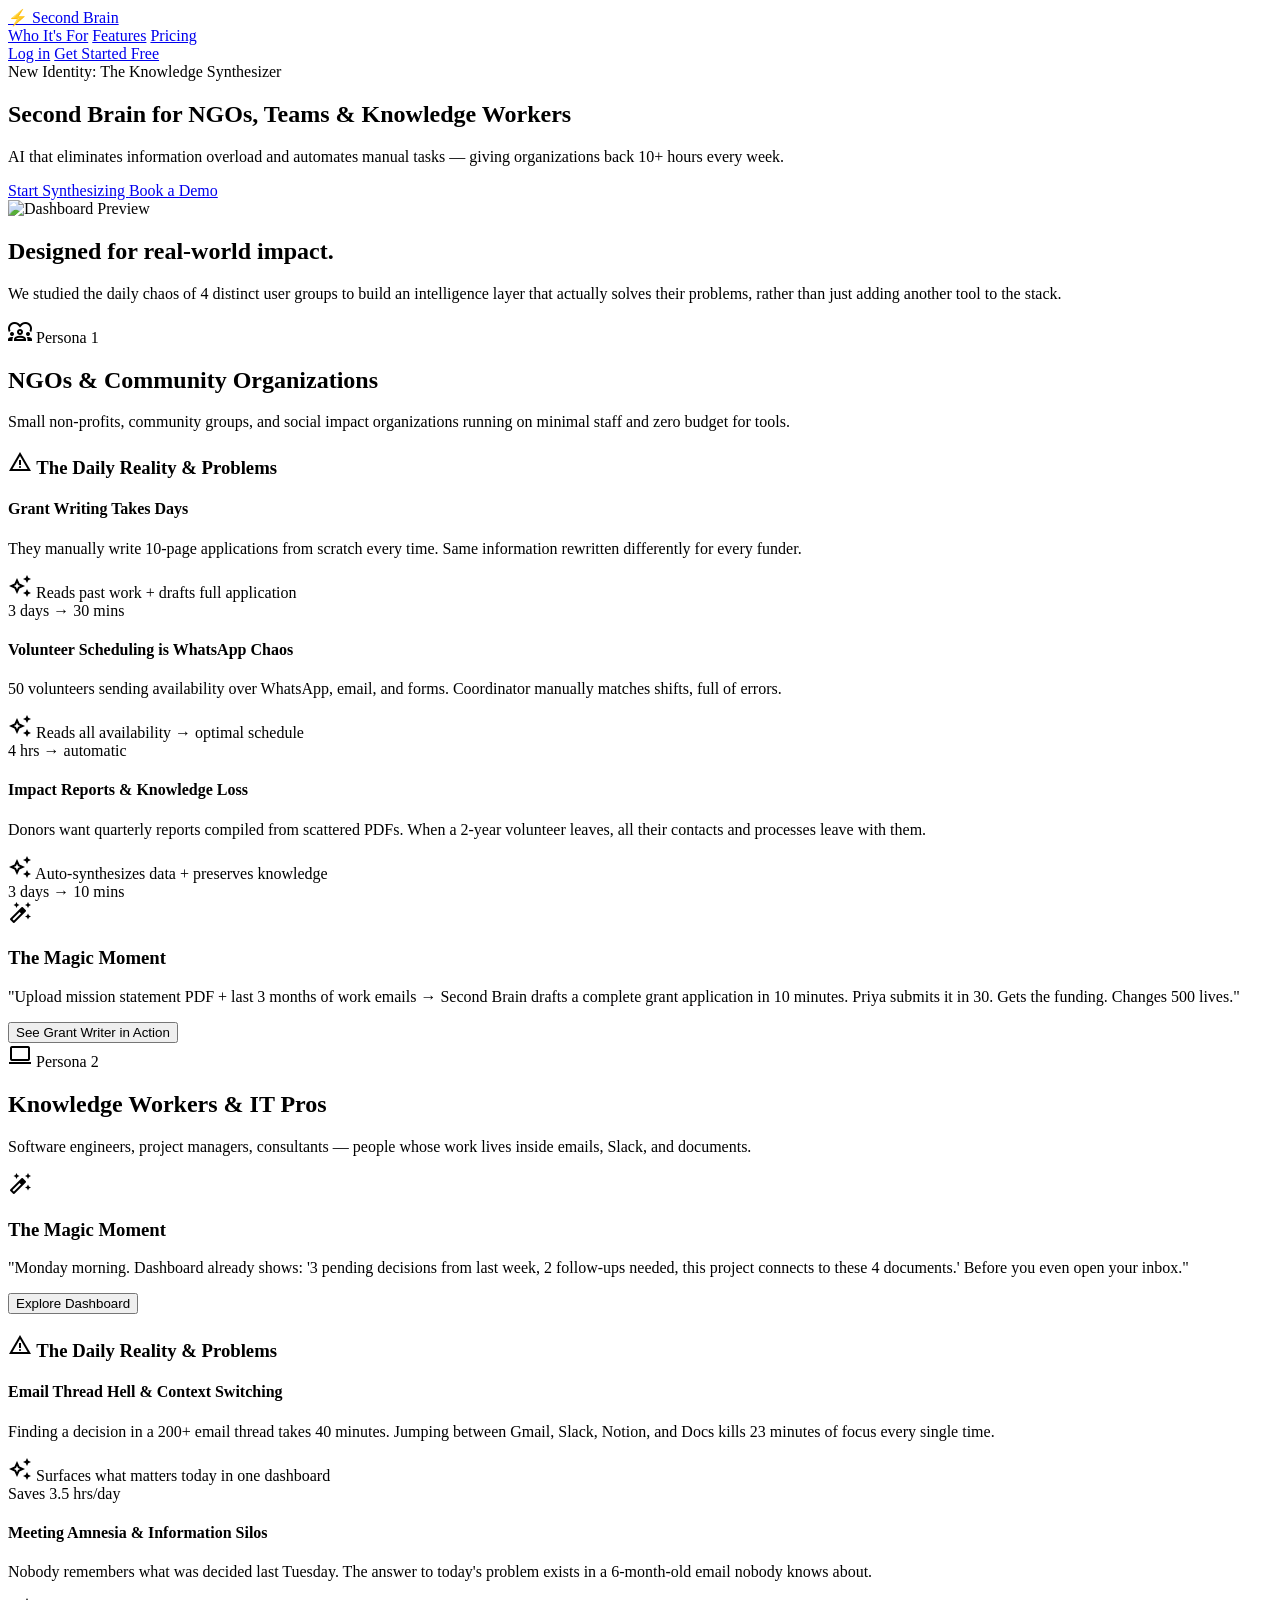
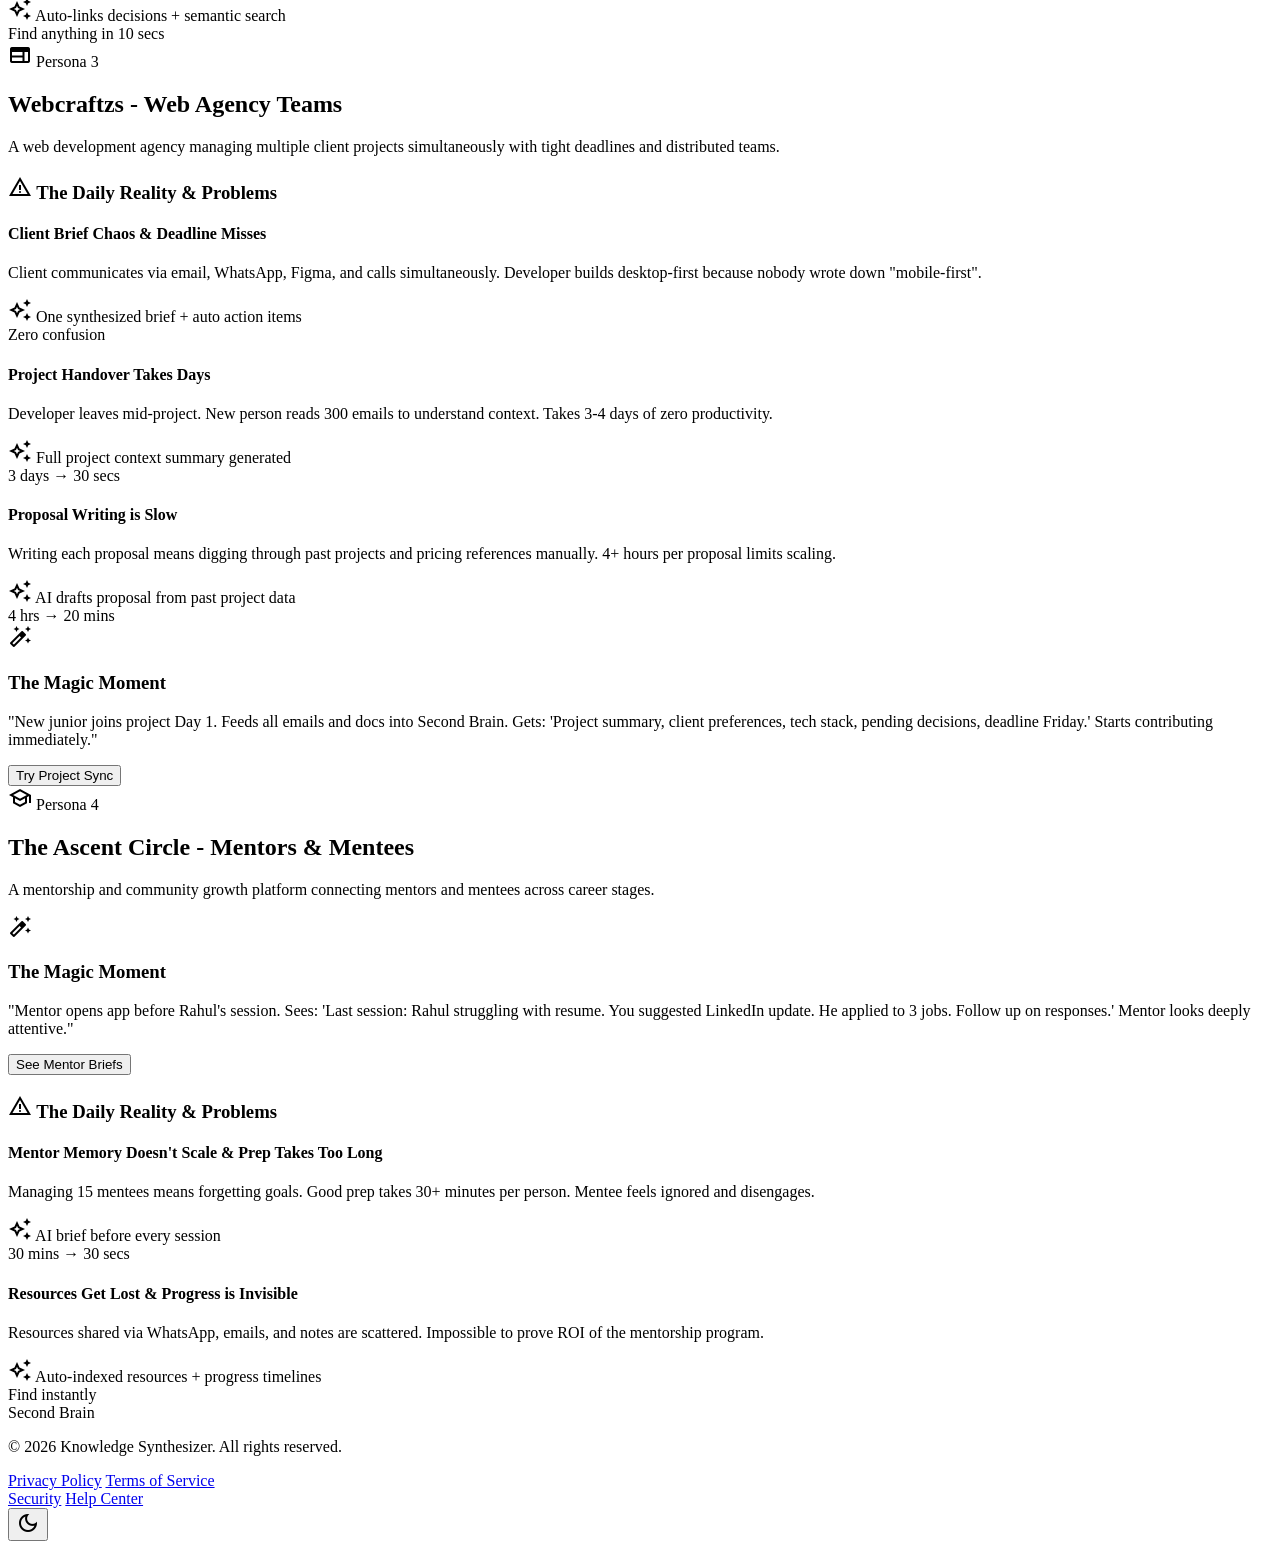
==== frontend/index.html @ 4c078d63 "Initial commit" ====
<!DOCTYPE html>
<html class="scroll-smooth" lang="en">
<head>
  <meta charset="utf-8" />
  <meta content="width=device-width, initial-scale=1.0" name="viewport" />
  <title>Second Brain — Knowledge Synthesizer</title>
  <script src="https://cdn.tailwindcss.com?plugins=forms,container-queries"></script>
  <link href="https://fonts.googleapis.com/css2?family=Inter:wght@400;500;600;700&amp;display=swap" rel="stylesheet" />
  <link
    href="https://fonts.googleapis.com/css2?family=Material+Symbols+Outlined:wght,FILL@100..700,0..1&amp;display=swap"
    rel="stylesheet" />
  <script id="tailwind-config">
    tailwind.config = {
      darkMode: "class",
      theme: {
        extend: {
          "colors": {
            "on-background": "#1c1b23",
            "tertiary": "#743300",
            "on-tertiary-fixed-variant": "#763300",
            "on-primary": "#ffffff",
            "on-tertiary-fixed": "#321200",
            "on-secondary-fixed-variant": "#3c4663",
            "on-tertiary": "#ffffff",
            "on-surface-variant": "#474554",
            "inverse-primary": "#c6bfff",
            "tertiary-fixed-dim": "#ffb68d",
            "surface-container-lowest": "#ffffff",
            "on-error": "#ffffff",
            "surface": "#fcf8ff",
            "on-primary-fixed": "#150066",
            "surface-container": "#f0ecf8",
            "surface-container-highest": "#e5e0ed",
            "secondary-fixed-dim": "#bcc5e9",
            "primary-fixed-dim": "#c6bfff",
            "error-container": "#ffdad6",
            "secondary": "#545e7c",
            "on-primary-container": "#d7d2ff",
            "surface-tint": "#5746d5",
            "secondary-container": "#cfd9fd",
            "on-secondary-container": "#545e7d",
            "primary-container": "#5645d4",
            "tertiary-fixed": "#ffdbc9",
            "inverse-on-surface": "#f3effb",
            "surface-container-high": "#ebe6f2",
            "outline": "#787586",
            "background": "#fcf8ff",
            "on-surface": "#1c1b23",
            "inverse-surface": "#312f38",
            "primary": "#3d27bc",
            "surface-bright": "#fcf8ff",
            "secondary-fixed": "#dae2ff",
            "on-secondary": "#ffffff",
            "on-tertiary-container": "#ffcdb1",
            "on-primary-fixed-variant": "#3e28bd",
            "surface-dim": "#dcd8e4",
            "surface-variant": "#e5e0ed",
            "on-secondary-fixed": "#101a36",
            "tertiary-container": "#994500",
            "outline-variant": "#c8c4d7",
            "surface-container-low": "#f6f2fe",
            "error": "#ba1a1a",
            "on-error-container": "#93000a",
            "primary-fixed": "#e4dfff"
          },
          "borderRadius": {
            "DEFAULT": "0.125rem",
            "lg": "0.25rem",
            "xl": "0.5rem",
            "full": "0.75rem"
          },
          "spacing": {
            "xs": "8px",
            "hero": "120px",
            "md": "16px",
            "lg": "20px",
            "section": "64px",
            "xl": "24px",
            "sm": "12px",
            "xxl": "32px"
          },
          "fontFamily": {
            "hero": ["Inter"],
            "h1": ["Inter"],
            "button": ["Inter"],
            "h2": ["Inter"],
            "h3": ["Inter"],
            "body": ["Inter"]
          },
          "fontSize": {
            "hero": ["64px", { "lineHeight": "1.1", "letterSpacing": "-2px", "fontWeight": "700" }],
            "h1": ["48px", { "lineHeight": "1.2", "letterSpacing": "-0.5px", "fontWeight": "600" }],
            "button": ["14px", { "lineHeight": "1", "letterSpacing": "0px", "fontWeight": "500" }],
            "h2": ["36px", { "lineHeight": "1.3", "letterSpacing": "-0.5px", "fontWeight": "600" }],
            "h3": ["24px", { "lineHeight": "1.4", "letterSpacing": "0px", "fontWeight": "600" }],
            "body": ["16px", { "lineHeight": "1.6", "letterSpacing": "0px", "fontWeight": "400" }]
          }
        }
      }
    }
  </script>
  <style>
    .material-symbols-outlined {
      font-variation-settings: 'FILL' 0, 'wght' 400, 'GRAD' 0, 'opsz' 24;
    }

    .fill-icon {
      font-variation-settings: 'FILL' 1, 'wght' 400, 'GRAD' 0, 'opsz' 24;
    }
  </style>
</head>
<body>
  <script src="app.js"></script>
</body>
</html>
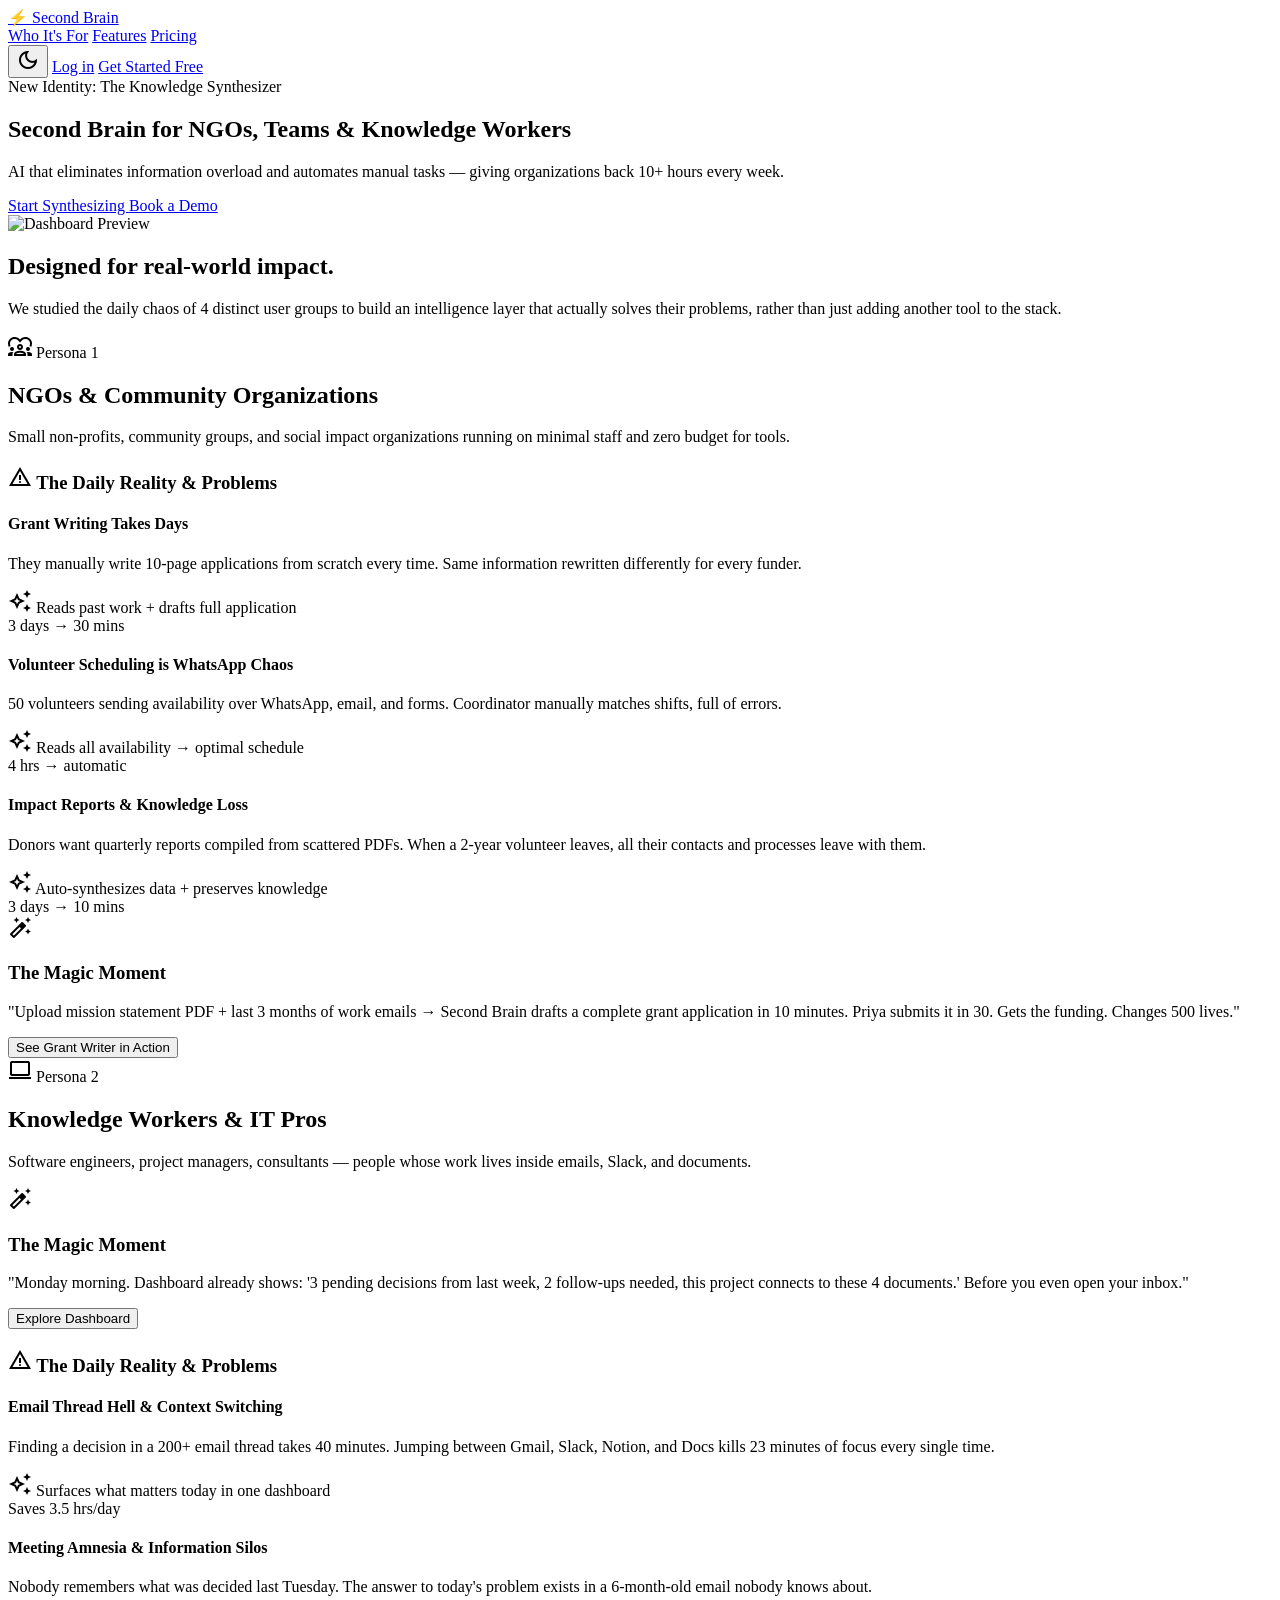
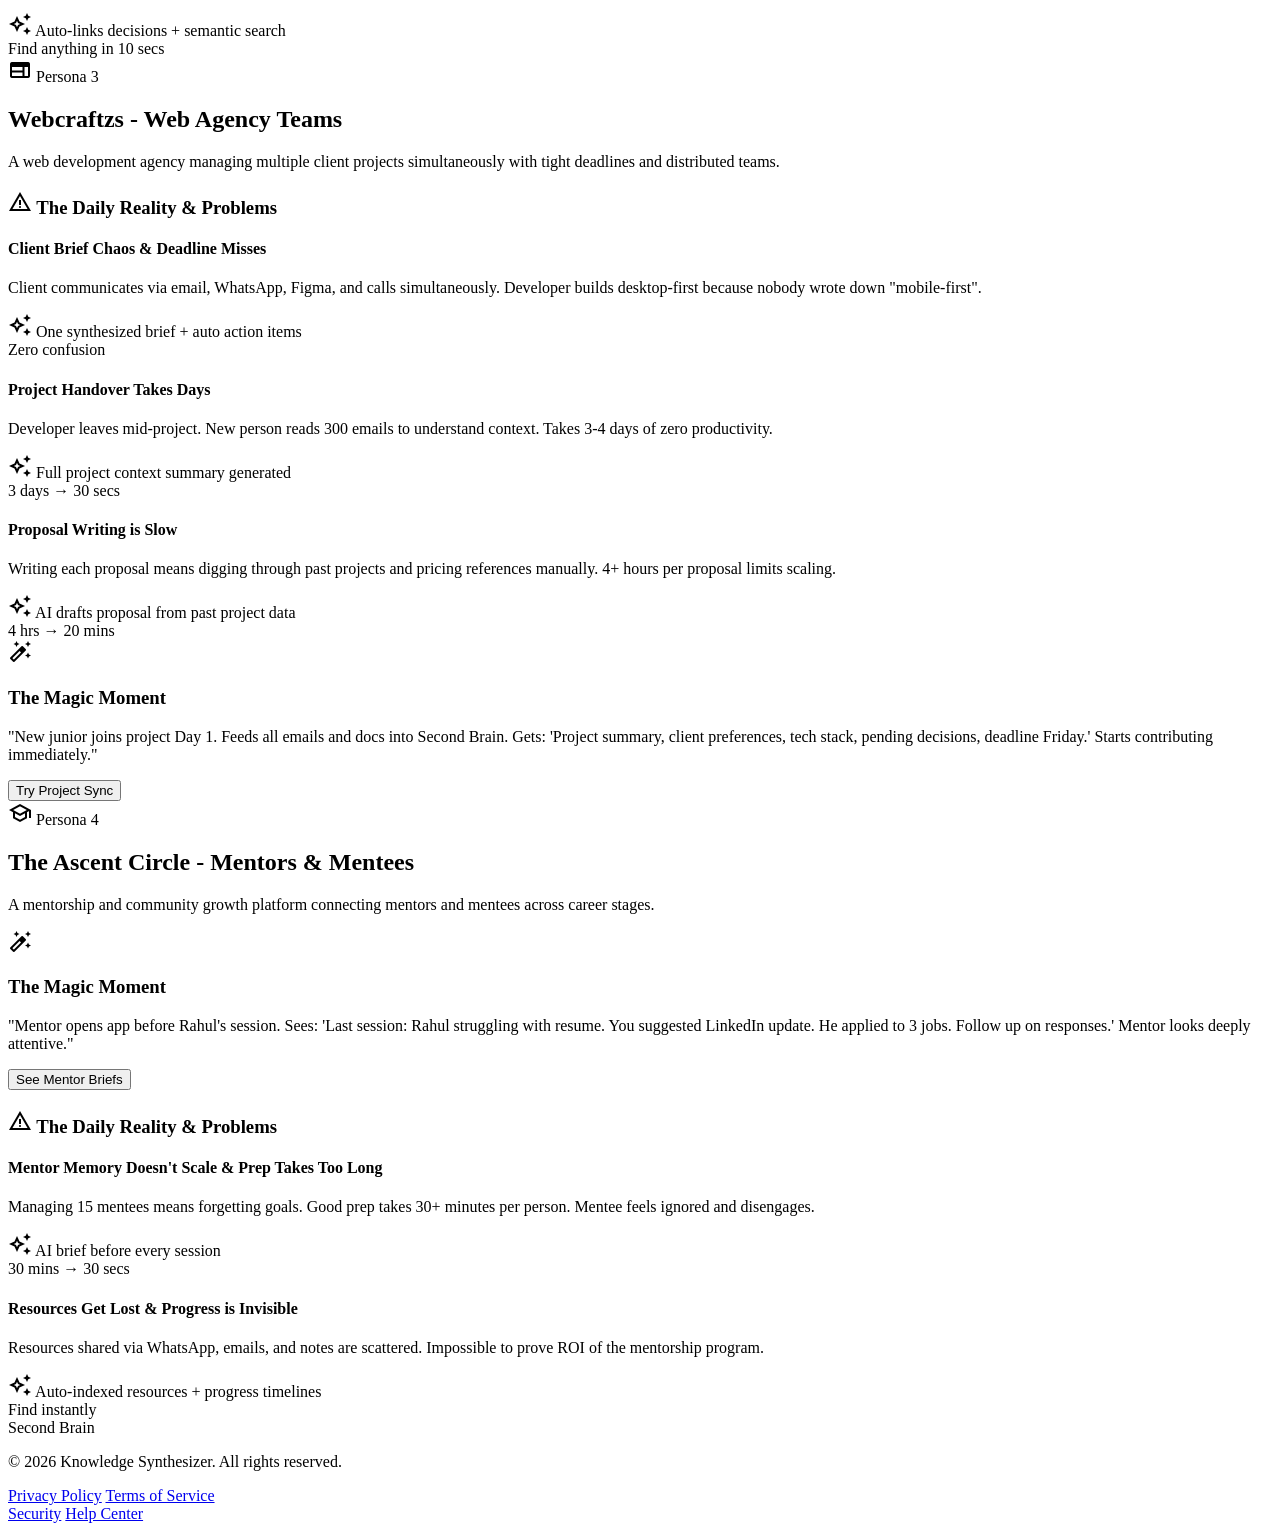
==== commit cf4cc9c3: "Refine dark mode implementation across frontend files" ====
--- a/frontend/index.html
+++ b/frontend/index.html
@@ -103,10 +103,131 @@
     .material-symbols-outlined {
       font-variation-settings: 'FILL' 0, 'wght' 400, 'GRAD' 0, 'opsz' 24;
     }
-
     .fill-icon {
       font-variation-settings: 'FILL' 1, 'wght' 400, 'GRAD' 0, 'opsz' 24;
     }
+
+    /* ===== DARK MODE: Override all semantic color tokens ===== */
+
+    /* Body-level catch-all — handles ALL pages */
+    html.dark body {
+      background-color: #141218 !important;
+      color: #e5e0ed !important;
+    }
+
+    /* Background & Surface */
+    .dark .bg-background  { background-color: #141218 !important; }
+    .dark .bg-surface     { background-color: #141218 !important; }
+    .dark .bg-surface-container         { background-color: #211f26 !important; }
+    .dark .bg-surface-container-low     { background-color: #1c1b23 !important; }
+    .dark .bg-surface-container-high    { background-color: #2b2930 !important; }
+    .dark .bg-surface-container-highest { background-color: #36343b !important; }
+    .dark .bg-surface-container-lowest  { background-color: #0e0d13 !important; }
+    .dark .bg-surface-bright { background-color: #141218 !important; }
+    .dark .bg-surface-dim    { background-color: #1c1b23 !important; }
+    .dark .bg-surface-variant { background-color: #474554 !important; }
+
+    /* Text / On-colors */
+    .dark .text-on-background       { color: #e5e0ed !important; }
+    .dark .text-on-surface          { color: #e5e0ed !important; }
+    .dark .text-on-surface-variant  { color: #c8c4d7 !important; }
+    .dark .text-on-primary          { color: #ffffff !important; }
+    .dark .text-on-primary-container { color: #e4dfff !important; }
+    .dark .text-on-secondary        { color: #ffffff !important; }
+    .dark .text-on-secondary-container { color: #dae2ff !important; }
+    .dark .text-on-error            { color: #690005 !important; }
+
+    /* Primary */
+    .dark .text-primary   { color: #c6bfff !important; }
+    .dark .bg-primary     { background-color: #c6bfff !important; }
+    .dark .bg-primary .text-white { color: #150066 !important; }
+    .dark .bg-primary-container  { background-color: #3e28bd !important; }
+    .dark .text-primary-container { color: #c6bfff !important; }
+
+    /* Secondary */
+    .dark .text-secondary { color: #bcc5e9 !important; }
+    .dark .bg-secondary   { background-color: #bcc5e9 !important; }
+    .dark .bg-secondary .text-white { color: #101a36 !important; }
+    .dark .bg-secondary-container { background-color: #3c4663 !important; }
+
+    /* Tertiary */
+    .dark .text-tertiary { color: #ffb68d !important; }
+    .dark .bg-tertiary   { background-color: #ffb68d !important; }
+    .dark .bg-tertiary .text-white { color: #321200 !important; }
+
+    /* Outline / Border */
+    .dark .text-outline         { color: #928f9e !important; }
+    .dark .border-outline       { border-color: #928f9e !important; }
+    .dark .border-outline-variant { border-color: #474554 !important; }
+    .dark .border-surface-variant { border-color: #474554 !important; }
+
+    /* Error */
+    .dark .text-error { color: #ffb4ab !important; }
+    .dark .bg-error   { background-color: #93000a !important; }
+    .dark .bg-error-container { background-color: #93000a !important; }
+
+    /* Common Tailwind utilities */
+    .dark .bg-white      { background-color: #1c1b23 !important; }
+    .dark .bg-white\/80  { background-color: rgba(28,27,35,0.8) !important; }
+    .dark .border-white  { border-color: #36343b !important; }
+    .dark .border-slate-100 { border-color: #2b2930 !important; }
+    .dark .border-slate-200 { border-color: #36343b !important; }
+    .dark .border-slate-800 { border-color: #36343b !important; }
+    .dark .text-slate-900   { color: #e5e0ed !important; }
+    .dark .text-slate-800   { color: #c8c4d7 !important; }
+    .dark .text-slate-600   { color: #928f9e !important; }
+    .dark .text-slate-500   { color: #928f9e !important; }
+    .dark .text-slate-400   { color: #787586 !important; }
+    .dark .text-slate-200   { color: #c8c4d7 !important; }
+    .dark .text-slate-100   { color: #e5e0ed !important; }
+    .dark .text-slate-50    { color: #e5e0ed !important; }
+
+    /* Hardcoded page backgrounds */
+    .dark .bg-\[\#f6f5f4\] { background-color: #1c1b23 !important; }  /* search hero */
+    .dark .bg-\[\#fafaf9\] { background-color: #0e0d13 !important; }  /* sidebar */
+    .dark .bg-\[\#0a1530\] { background-color: #0a0a12 !important; }  /* landing hero */
+    .dark .bg-\[\#dcfce7\] { background-color: #052e16 !important; }  /* grant badge */
+
+    /* Input fields */
+    .dark input, .dark textarea, .dark select {
+      background-color: #1c1b23 !important;
+      color: #e5e0ed !important;
+      border-color: #474554 !important;
+    }
+    .dark input::placeholder, .dark textarea::placeholder {
+      color: #787586 !important;
+    }
+    .dark input:focus, .dark textarea:focus {
+      border-color: #5645d4 !important;
+      --tw-ring-color: #5645d4 !important;
+    }
+
+    /* Hover states */
+    .dark .hover\:bg-slate-100:hover { background-color: #2b2930 !important; }
+    .dark .hover\:bg-surface-container:hover { background-color: #2b2930 !important; }
+    .dark .hover\:bg-surface-container-high:hover { background-color: #36343b !important; }
+    .dark .hover\:border-outline:hover { border-color: #928f9e !important; }
+
+    /* Selection */
+    html.dark ::selection {
+      background-color: #3e28bd;
+      color: #e4dfff;
+    }
+
+    /* Shadows in dark mode */
+    .dark .shadow-sm,
+    .dark .shadow-lg,
+    .dark .shadow-xl {
+      --tw-shadow-color: rgba(0,0,0,0.5);
+    }
+    .dark .shadow-\[0_20px_50px_rgba\(0\,0\,0\,0\.2\)\] {
+      box-shadow: 0 20px 50px rgba(0,0,0,0.5) !important;
+    }
+
+    /* Scrollbar */
+    html.dark ::-webkit-scrollbar { background: #141218; }
+    html.dark ::-webkit-scrollbar-thumb { background: #36343b; border-radius: 4px; }
+    html.dark ::-webkit-scrollbar-thumb:hover { background: #474554; }
   </style>
 </head>
 <body>
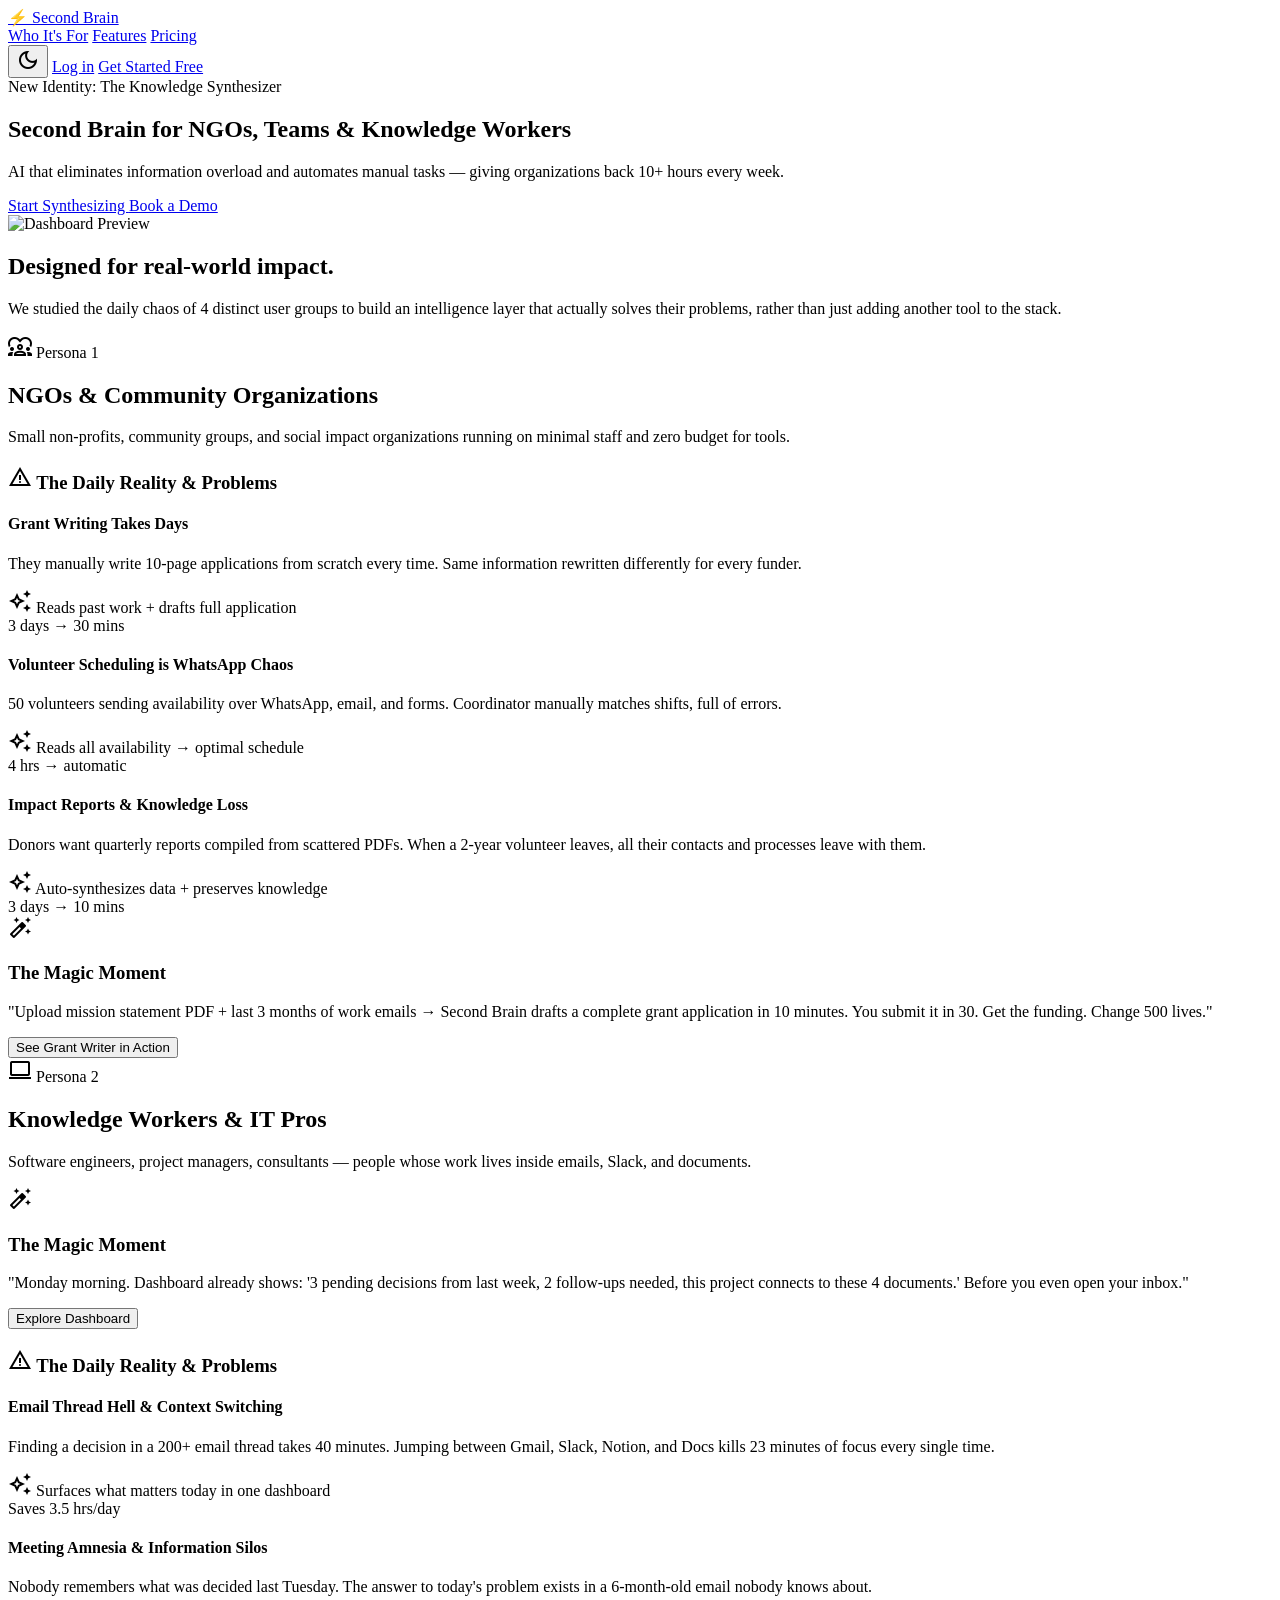
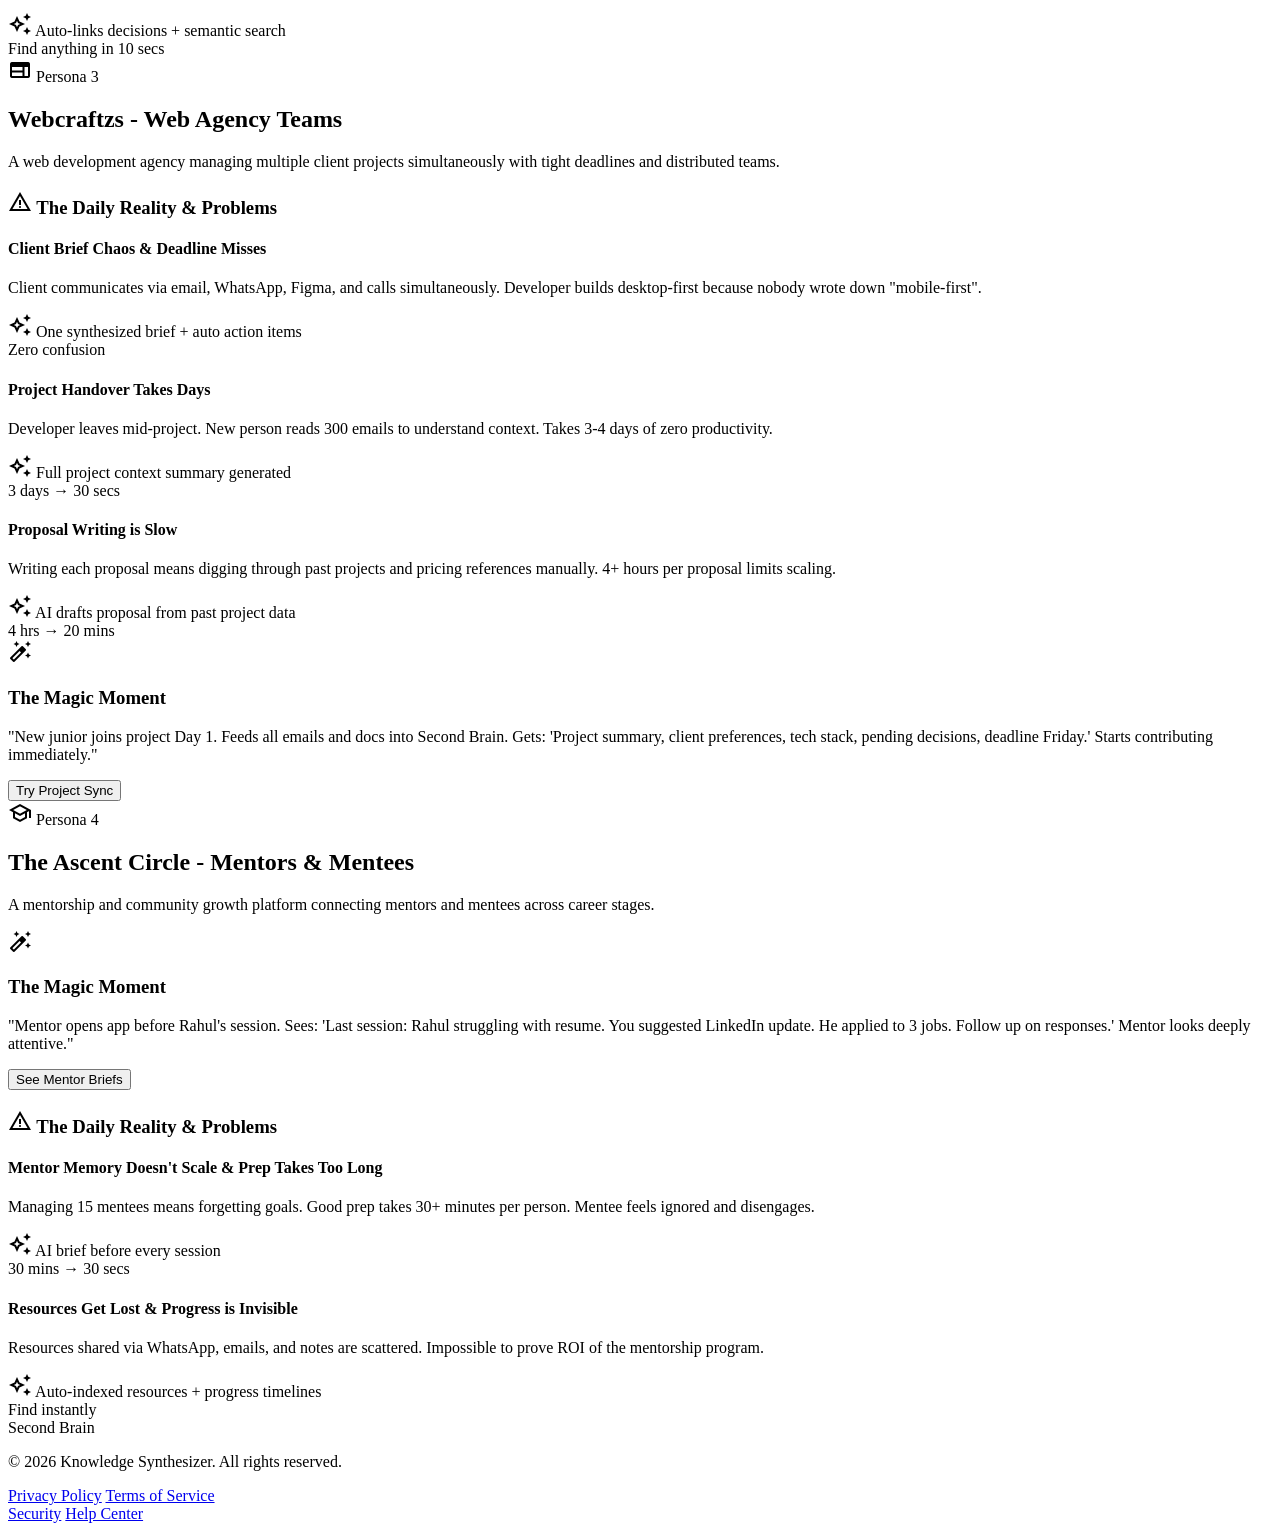
==== commit 4ef9fb48: "Integrate Gmail data, fix Google OAuth login flow, and add email services" ====
--- a/frontend/index.html
+++ b/frontend/index.html
@@ -3,12 +3,14 @@
 <head>
   <meta charset="utf-8" />
   <meta content="width=device-width, initial-scale=1.0" name="viewport" />
+  <!-- API origin: leave empty to use same host as this page (/api). For dev (e.g. Live Server on :5500), set to http://127.0.0.1:8000 -->
+  <meta name="second-brain-api" content="http://127.0.0.1:8000" />
   <title>Second Brain — Knowledge Synthesizer</title>
+  <link href="https://fonts.googleapis.com/css2?family=Inter:wght@400;500;600;700&display=swap" rel="stylesheet" />
+  <link
+    href="https://fonts.googleapis.com/css2?family=Material+Symbols+Outlined:wght,FILL@100..700,0..1&display=swap"
+    rel="stylesheet" />
   <script src="https://cdn.tailwindcss.com?plugins=forms,container-queries"></script>
-  <link href="https://fonts.googleapis.com/css2?family=Inter:wght@400;500;600;700&amp;display=swap" rel="stylesheet" />
-  <link
-    href="https://fonts.googleapis.com/css2?family=Material+Symbols+Outlined:wght,FILL@100..700,0..1&amp;display=swap"
-    rel="stylesheet" />
   <script id="tailwind-config">
     tailwind.config = {
       darkMode: "class",
@@ -67,7 +69,9 @@
             "DEFAULT": "0.125rem",
             "lg": "0.25rem",
             "xl": "0.5rem",
-            "full": "0.75rem"
+            "2xl": "1rem",
+            "3xl": "1.5rem",
+            "full": "9999px"
           },
           "spacing": {
             "xs": "8px",
@@ -107,15 +111,10 @@
       font-variation-settings: 'FILL' 1, 'wght' 400, 'GRAD' 0, 'opsz' 24;
     }
 
-    /* ===== DARK MODE: Override all semantic color tokens ===== */
-
-    /* Body-level catch-all — handles ALL pages */
     html.dark body {
       background-color: #141218 !important;
       color: #e5e0ed !important;
     }
-
-    /* Background & Surface */
     .dark .bg-background  { background-color: #141218 !important; }
     .dark .bg-surface     { background-color: #141218 !important; }
     .dark .bg-surface-container         { background-color: #211f26 !important; }
@@ -126,8 +125,6 @@
     .dark .bg-surface-bright { background-color: #141218 !important; }
     .dark .bg-surface-dim    { background-color: #1c1b23 !important; }
     .dark .bg-surface-variant { background-color: #474554 !important; }
-
-    /* Text / On-colors */
     .dark .text-on-background       { color: #e5e0ed !important; }
     .dark .text-on-surface          { color: #e5e0ed !important; }
     .dark .text-on-surface-variant  { color: #c8c4d7 !important; }
@@ -136,37 +133,25 @@
     .dark .text-on-secondary        { color: #ffffff !important; }
     .dark .text-on-secondary-container { color: #dae2ff !important; }
     .dark .text-on-error            { color: #690005 !important; }
-
-    /* Primary */
     .dark .text-primary   { color: #c6bfff !important; }
     .dark .bg-primary     { background-color: #c6bfff !important; }
     .dark .bg-primary .text-white { color: #150066 !important; }
     .dark .bg-primary-container  { background-color: #3e28bd !important; }
     .dark .text-primary-container { color: #c6bfff !important; }
-
-    /* Secondary */
     .dark .text-secondary { color: #bcc5e9 !important; }
     .dark .bg-secondary   { background-color: #bcc5e9 !important; }
     .dark .bg-secondary .text-white { color: #101a36 !important; }
     .dark .bg-secondary-container { background-color: #3c4663 !important; }
-
-    /* Tertiary */
     .dark .text-tertiary { color: #ffb68d !important; }
     .dark .bg-tertiary   { background-color: #ffb68d !important; }
     .dark .bg-tertiary .text-white { color: #321200 !important; }
-
-    /* Outline / Border */
     .dark .text-outline         { color: #928f9e !important; }
     .dark .border-outline       { border-color: #928f9e !important; }
     .dark .border-outline-variant { border-color: #474554 !important; }
     .dark .border-surface-variant { border-color: #474554 !important; }
-
-    /* Error */
     .dark .text-error { color: #ffb4ab !important; }
     .dark .bg-error   { background-color: #93000a !important; }
     .dark .bg-error-container { background-color: #93000a !important; }
-
-    /* Common Tailwind utilities */
     .dark .bg-white      { background-color: #1c1b23 !important; }
     .dark .bg-white\/80  { background-color: rgba(28,27,35,0.8) !important; }
     .dark .border-white  { border-color: #36343b !important; }
@@ -181,14 +166,10 @@
     .dark .text-slate-200   { color: #c8c4d7 !important; }
     .dark .text-slate-100   { color: #e5e0ed !important; }
     .dark .text-slate-50    { color: #e5e0ed !important; }
-
-    /* Hardcoded page backgrounds */
-    .dark .bg-\[\#f6f5f4\] { background-color: #1c1b23 !important; }  /* search hero */
-    .dark .bg-\[\#fafaf9\] { background-color: #0e0d13 !important; }  /* sidebar */
-    .dark .bg-\[\#0a1530\] { background-color: #0a0a12 !important; }  /* landing hero */
-    .dark .bg-\[\#dcfce7\] { background-color: #052e16 !important; }  /* grant badge */
-
-    /* Input fields */
+    .dark .bg-\[\#f6f5f4\] { background-color: #1c1b23 !important; }
+    .dark .bg-\[\#fafaf9\] { background-color: #0e0d13 !important; }
+    .dark .bg-\[\#0a1530\] { background-color: #0a0a12 !important; }
+    .dark .bg-\[\#dcfce7\] { background-color: #052e16 !important; }
     .dark input, .dark textarea, .dark select {
       background-color: #1c1b23 !important;
       color: #e5e0ed !important;
@@ -199,38 +180,84 @@
     }
     .dark input:focus, .dark textarea:focus {
       border-color: #5645d4 !important;
-      --tw-ring-color: #5645d4 !important;
-    }
-
-    /* Hover states */
+    }
     .dark .hover\:bg-slate-100:hover { background-color: #2b2930 !important; }
     .dark .hover\:bg-surface-container:hover { background-color: #2b2930 !important; }
     .dark .hover\:bg-surface-container-high:hover { background-color: #36343b !important; }
     .dark .hover\:border-outline:hover { border-color: #928f9e !important; }
-
-    /* Selection */
     html.dark ::selection {
       background-color: #3e28bd;
       color: #e4dfff;
     }
-
-    /* Shadows in dark mode */
-    .dark .shadow-sm,
-    .dark .shadow-lg,
-    .dark .shadow-xl {
+    .dark .shadow-sm, .dark .shadow-lg, .dark .shadow-xl {
       --tw-shadow-color: rgba(0,0,0,0.5);
     }
-    .dark .shadow-\[0_20px_50px_rgba\(0\,0\,0\,0\.2\)\] {
-      box-shadow: 0 20px 50px rgba(0,0,0,0.5) !important;
-    }
-
-    /* Scrollbar */
     html.dark ::-webkit-scrollbar { background: #141218; }
     html.dark ::-webkit-scrollbar-thumb { background: #36343b; border-radius: 4px; }
     html.dark ::-webkit-scrollbar-thumb:hover { background: #474554; }
+
+    /* Card flip animation */
+    .perspective-1000 { perspective: 1000px; }
+    .transform-style-3d { transform-style: preserve-3d; }
+    .backface-hidden { backface-visibility: hidden; -webkit-backface-visibility: hidden; }
+    .rotate-y-180 { transform: rotateY(180deg); }
+
+    /* Custom scrollbar */
+    .custom-scrollbar::-webkit-scrollbar { width: 5px; }
+    .custom-scrollbar::-webkit-scrollbar-track { background: transparent; }
+    .custom-scrollbar::-webkit-scrollbar-thumb { background-color: #cbd5e1; border-radius: 20px; }
+    .dark .custom-scrollbar::-webkit-scrollbar-thumb { background-color: #475569; }
+
+    /* Typing animation */
+    @keyframes blink { 0%, 100% { opacity: 1; } 50% { opacity: 0; } }
+    .cursor-blink { animation: blink 1s step-end infinite; }
+
+    /* Shimmer skeleton */
+    @keyframes shimmer { 0% { background-position: -1000px 0; } 100% { background-position: 1000px 0; } }
+    .shimmer {
+      background: linear-gradient(90deg, #f0ecf8 25%, #e5e0ed 50%, #f0ecf8 75%);
+      background-size: 1000px 100%;
+      animation: shimmer 2s infinite;
+    }
+    .dark .shimmer {
+      background: linear-gradient(90deg, #1c1b23 25%, #2b2930 50%, #1c1b23 75%);
+      background-size: 1000px 100%;
+    }
   </style>
 </head>
 <body>
+  <!-- app.js is loaded first — it defines PAGE_DATA and navigate() -->
   <script src="app.js"></script>
+  <!-- extra_pages.js is loaded after — it can safely add to PAGE_DATA -->
+  <script src="extra_pages.js"></script>
+  <!-- features.js + features2.js wire up all interactive functionality -->
+  <script src="features.js"></script>
+  <script src="features2.js"></script>
+  <!-- ═══ Integration Layer (additive — does not modify existing code) ═══ -->
+
+  <!-- Supabase JS SDK (required for auth) -->
+  <script src="https://cdn.jsdelivr.net/npm/@supabase/supabase-js@2/dist/umd/supabase.min.js"></script>
+
+  <!-- Environment configuration -->
+  <script>
+    window.__ENV__ = {
+      SUPABASE_URL: 'https://vcpddkfalxzkualrwqfm.supabase.co',
+      SUPABASE_ANON_KEY: 'eyJhbGciOiJIUzI1NiIsInR5cCI6IkpXVCJ9.eyJpc3MiOiJzdXBhYmFzZSIsInJlZiI6InZjcGRka2ZhbHh6a3VhbHJ3cWZtIiwicm9sZSI6ImFub24iLCJpYXQiOjE3Nzg0MDY2NDQsImV4cCI6MjA5Mzk4MjY0NH0.pkK-4bk2f5jTIs-UYmihFFFJMRbhoqs-SvKE07BNOXk',
+      BACKEND_URL: 'http://127.0.0.1:8000',
+    };
+  </script>
+
+  <!-- Service layer -->
+  <script src="services/auth.js"></script>
+  <script src="services/login.js"></script>
+  <script src="services/apiClient.js"></script>
+  <script src="services/integrations.js"></script>
+  <script src="services/userProfile.js"></script>
+
+  <!-- OAuth callback page -->
+  <script src="pages/integrations/callback.js"></script>
+
+  <!-- UI wiring (non-destructive) -->
+  <script src="integrations_ui.js"></script>
 </body>
 </html>
